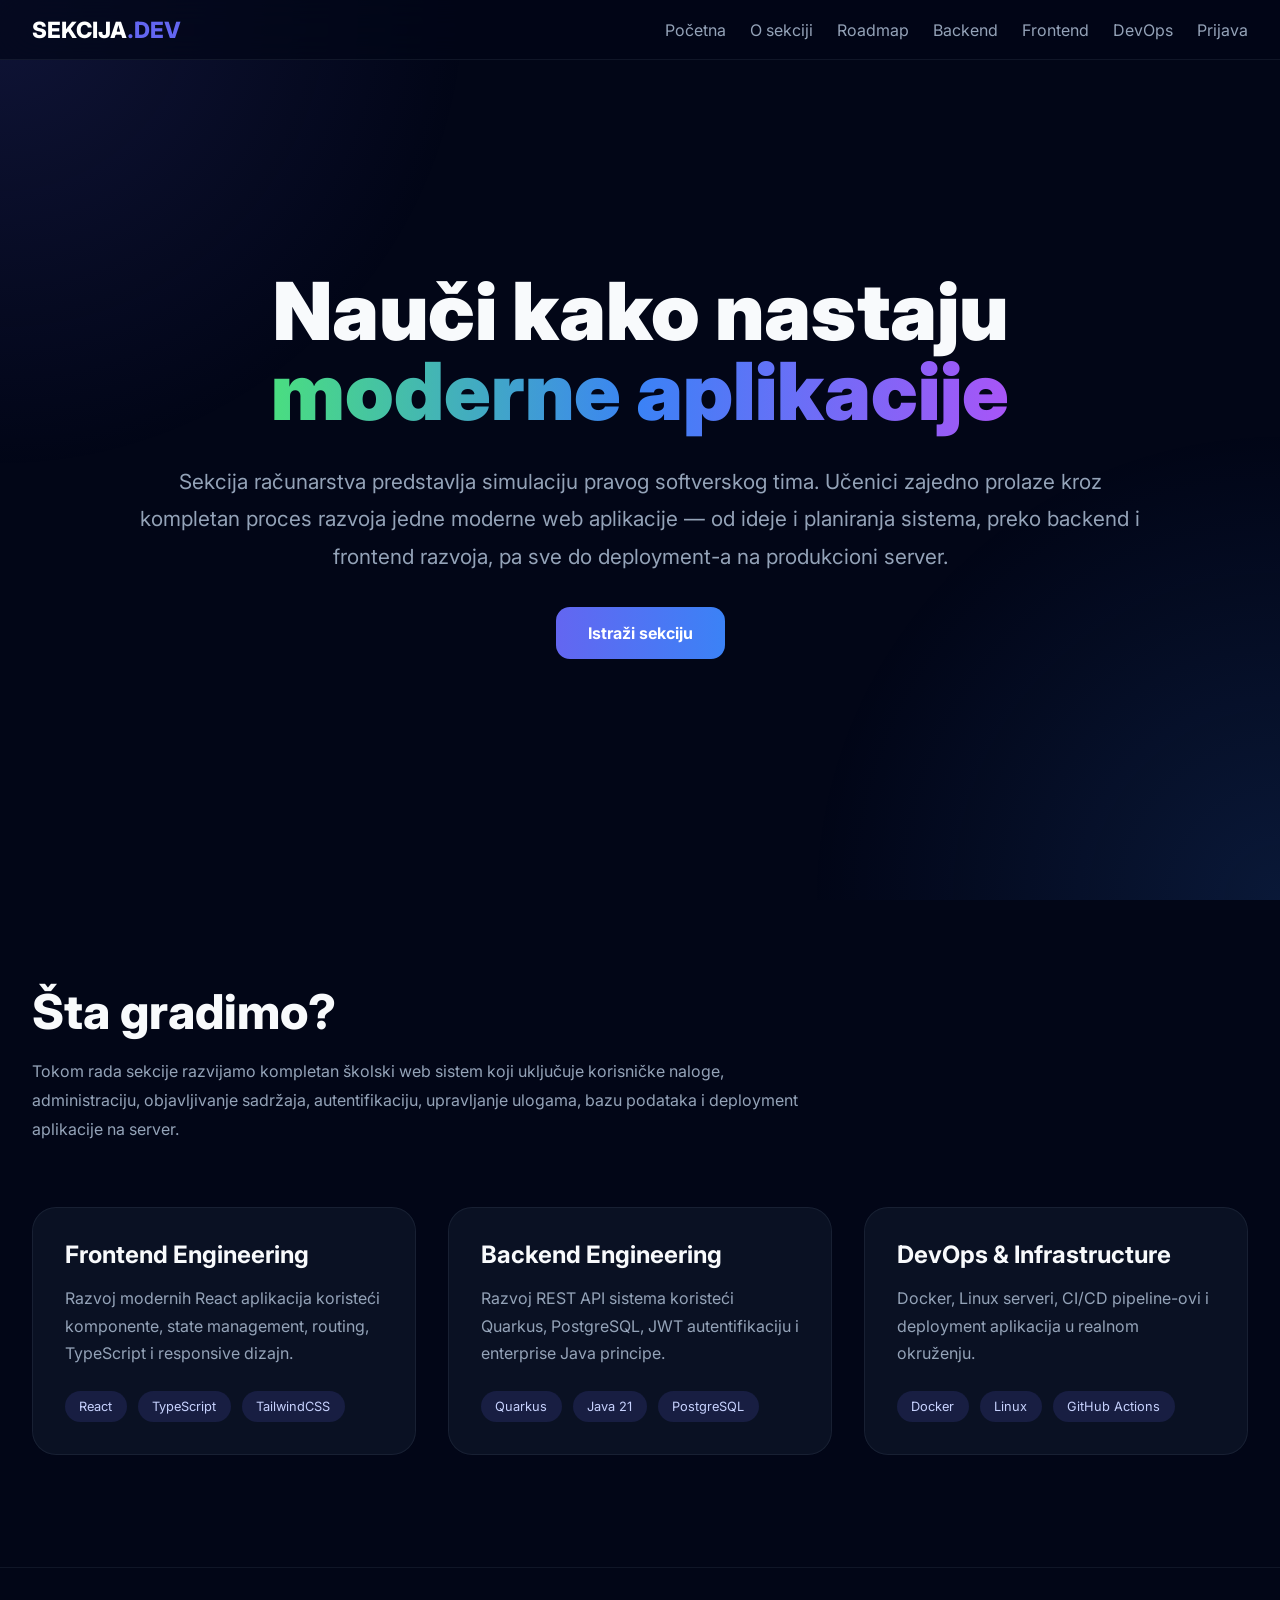
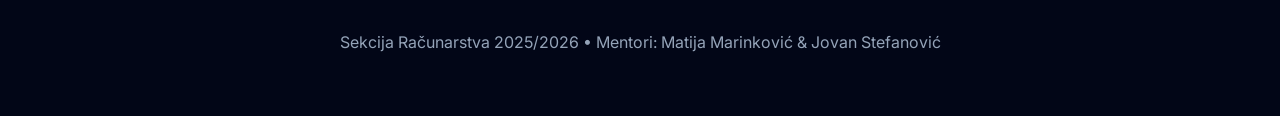
==== index.html @ b43c18f9 "Početna verzija veb sajta sa nekoliko stranica za različite grane razvoja softvera." ====
<!DOCTYPE html>
<html lang="sr">
<head>
    <meta charset="UTF-8">
    <meta name="viewport" content="width=device-width, initial-scale=1.0">
    <title>Sekcija Računarstva</title>
    <link rel="stylesheet" href="style.css">
    <link href="https://fonts.googleapis.com/css2?family=Inter:wght@300;400;600;700;800;900&display=swap" rel="stylesheet">
</head>
<body>

<nav class="navbar">
    <div class="nav-container">
        <div class="logo">SEKCIJA<span>.DEV</span></div>

        <div class="nav-links">
            <a href="index.html">Početna</a>
            <a href="about.html">O sekciji</a>
            <a href="roadmap.html">Roadmap</a>
            <a href="backend.html">Backend</a>
            <a href="frontend.html">Frontend</a>
            <a href="devops.html">DevOps</a>
            <a href="join.html">Prijava</a>
        </div>
    </div>
</nav>

<section class="hero">
    <div class="hero-content">
        <h1>
            Nauči kako nastaju <span class="gradient">moderne aplikacije</span>
        </h1>

        <p>
            Sekcija računarstva predstavlja simulaciju pravog softverskog tima.
            Učenici zajedno prolaze kroz kompletan proces razvoja jedne moderne web aplikacije —
            od ideje i planiranja sistema, preko backend i frontend razvoja,
            pa sve do deployment-a na produkcioni server.
        </p>

        <a class="button" href="about.html">Istraži sekciju</a>
    </div>
</section>

<section class="section">
    <h2 class="section-title">Šta gradimo?</h2>

    <p class="section-subtitle">
        Tokom rada sekcije razvijamo kompletan školski web sistem koji uključuje korisničke naloge,
        administraciju, objavljivanje sadržaja, autentifikaciju, upravljanje ulogama,
        bazu podataka i deployment aplikacije na server.
    </p>

    <div class="grid">
        <div class="card">
            <h3>Frontend Engineering</h3>
            <p>
                Razvoj modernih React aplikacija koristeći komponente, state management,
                routing, TypeScript i responsive dizajn.
            </p>

            <div class="tag-container">
                <span class="tag">React</span>
                <span class="tag">TypeScript</span>
                <span class="tag">TailwindCSS</span>
            </div>
        </div>

        <div class="card">
            <h3>Backend Engineering</h3>
            <p>
                Razvoj REST API sistema koristeći Quarkus, PostgreSQL,
                JWT autentifikaciju i enterprise Java principe.
            </p>

            <div class="tag-container">
                <span class="tag">Quarkus</span>
                <span class="tag">Java 21</span>
                <span class="tag">PostgreSQL</span>
            </div>
        </div>

        <div class="card">
            <h3>DevOps & Infrastructure</h3>
            <p>
                Docker, Linux serveri, CI/CD pipeline-ovi i deployment aplikacija
                u realnom okruženju.
            </p>

            <div class="tag-container">
                <span class="tag">Docker</span>
                <span class="tag">Linux</span>
                <span class="tag">GitHub Actions</span>
            </div>
        </div>
    </div>
</section>

<footer>
    Sekcija Računarstva 2025/2026 • Mentori: Matija Marinković & Jovan Stefanović
</footer>

<script src="script.js"></script>
</body>
</html>
---- style.css ----
:root {
    --bg: #020617;
    --card: rgba(15, 23, 42, 0.7);
    --border: rgba(148, 163, 184, 0.1);
    --text: #f8fafc;
    --muted: #94a3b8;
    --primary: #6366f1;
    --secondary: #3b82f6;
    --accent: #10b981;
}

* {
    margin: 0;
    padding: 0;
    box-sizing: border-box;
}

html {
    scroll-behavior: smooth;
}

body {
    font-family: Inter, sans-serif;
    background: var(--bg);
    color: var(--text);
    overflow-x: hidden;
}

body::before {
    content: "";
    position: fixed;
    inset: 0;
    background:
        radial-gradient(circle at top left, rgba(99,102,241,0.15), transparent 30%),
        radial-gradient(circle at bottom right, rgba(59,130,246,0.15), transparent 30%);
    z-index: -1;
}

.navbar {
    position: sticky;
    top: 0;
    backdrop-filter: blur(20px);
    background: rgba(2,6,23,0.7);
    border-bottom: 1px solid var(--border);
    z-index: 1000;
}

.nav-container {
    max-width: 1300px;
    margin: auto;
    display: flex;
    justify-content: space-between;
    align-items: center;
    padding: 1rem 2rem;
}

.logo {
    font-size: 1.4rem;
    font-weight: 800;
    color: white;
}

.logo span {
    color: var(--primary);
}

.nav-links {
    display: flex;
    gap: 1.5rem;
}

.nav-links a {
    text-decoration: none;
    color: var(--muted);
    transition: 0.3s;
}

.nav-links a:hover {
    color: white;
}

.hero {
    min-height: 90vh;
    display: flex;
    align-items: center;
    justify-content: center;
    text-align: center;
    padding: 2rem;
}

.hero-content {
    max-width: 1000px;
}

.hero h1 {
    font-size: 5rem;
    line-height: 1;
    margin-bottom: 2rem;
    font-weight: 900;
}

.gradient {
    background: linear-gradient(90deg, #4ade80, #3b82f6, #a855f7);
    -webkit-background-clip: text;
    -webkit-text-fill-color: transparent;
}

.hero p {
    font-size: 1.3rem;
    color: var(--muted);
    line-height: 1.8;
}

.section {
    max-width: 1300px;
    margin: auto;
    padding: 7rem 2rem;
}

.section-title {
    font-size: 3rem;
    margin-bottom: 1rem;
    font-weight: 800;
}

.section-subtitle {
    color: var(--muted);
    max-width: 800px;
    line-height: 1.8;
    margin-bottom: 4rem;
}

.grid {
    display: grid;
    grid-template-columns: repeat(auto-fit, minmax(320px, 1fr));
    gap: 2rem;
}

.card {
    background: var(--card);
    border: 1px solid var(--border);
    border-radius: 24px;
    padding: 2rem;
    transition: 0.4s;
    backdrop-filter: blur(20px);
}

.card:hover {
    transform: translateY(-8px);
    border-color: var(--primary);
    box-shadow: 0 20px 60px rgba(99,102,241,0.2);
}

.card h3 {
    font-size: 1.5rem;
    margin-bottom: 1rem;
}

.card p {
    color: var(--muted);
    line-height: 1.7;
}

.tag-container {
    display: flex;
    flex-wrap: wrap;
    gap: 0.7rem;
    margin-top: 1.5rem;
}

.tag {
    background: rgba(99,102,241,0.15);
    color: #c7d2fe;
    padding: 0.5rem 0.9rem;
    border-radius: 999px;
    font-size: 0.8rem;
}

.timeline {
    border-left: 2px solid rgba(99,102,241,0.4);
    margin-top: 3rem;
}

.timeline-item {
    padding-left: 2rem;
    margin-bottom: 4rem;
    position: relative;
}

.timeline-item::before {
    content: "";
    width: 18px;
    height: 18px;
    border-radius: 50%;
    background: var(--primary);
    position: absolute;
    left: -10px;
    top: 0;
}

.timeline-item h3 {
    margin-bottom: 1rem;
}

.timeline-item p {
    color: var(--muted);
    line-height: 1.7;
}

footer {
    border-top: 1px solid var(--border);
    padding: 4rem 2rem;
    text-align: center;
    color: var(--muted);
}

.button {
    display: inline-block;
    margin-top: 2rem;
    padding: 1rem 2rem;
    background: linear-gradient(90deg, var(--primary), var(--secondary));
    color: white;
    border-radius: 14px;
    text-decoration: none;
    font-weight: 700;
}

.code-block {
    background: #0f172a;
    border: 1px solid var(--border);
    padding: 1.5rem;
    border-radius: 18px;
    margin-top: 2rem;
    overflow-x: auto;
}

@media(max-width: 768px) {
    .hero h1 {
        font-size: 3rem;
    }

    .nav-links {
        display: none;
    }
}
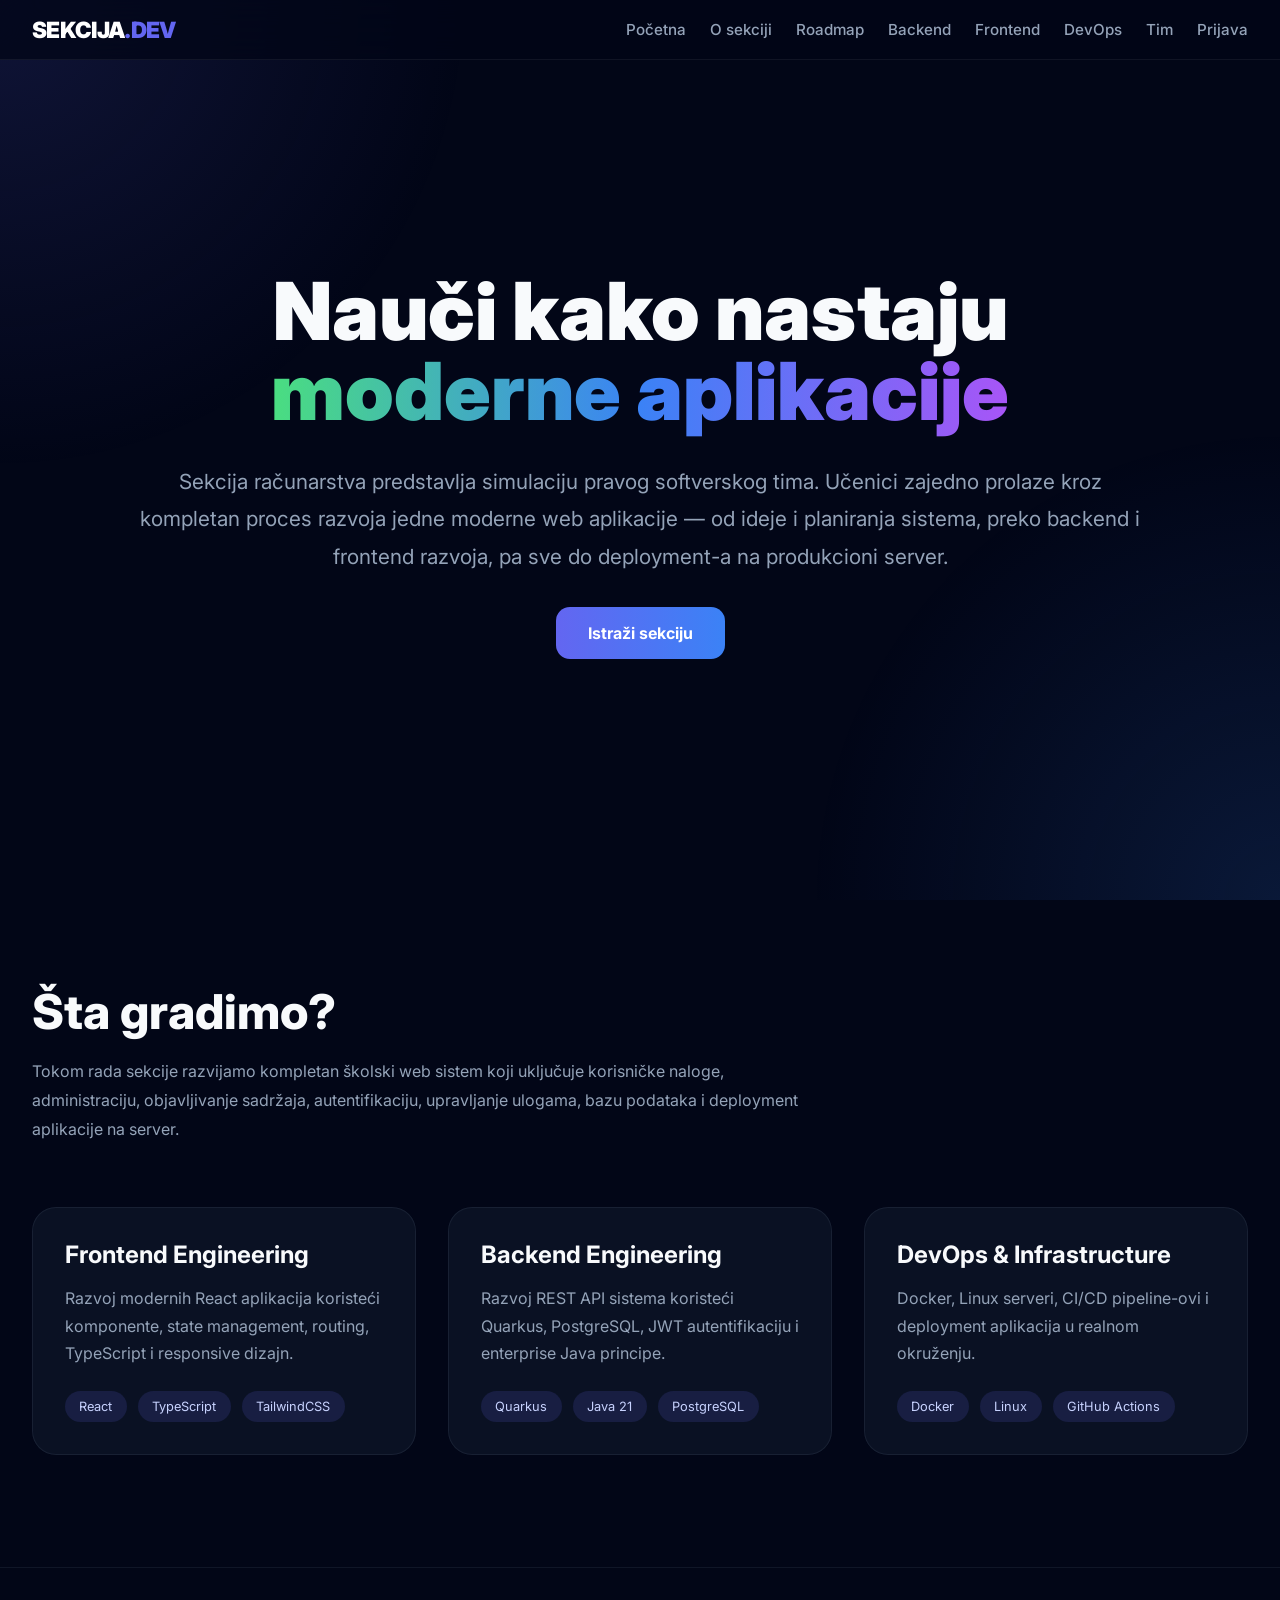
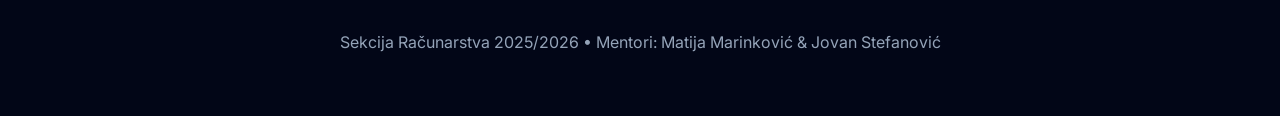
==== commit 5229f77f: "Dodat hamburger navigacioni meni na svaku stranu." ====
--- a/index.html
+++ b/index.html
@@ -7,19 +7,26 @@
     <link rel="stylesheet" href="style.css">
     <link href="https://fonts.googleapis.com/css2?family=Inter:wght@300;400;600;700;800;900&display=swap" rel="stylesheet">
 </head>
+
 <body>
-
 <nav class="navbar">
     <div class="nav-container">
-        <div class="logo">SEKCIJA<span>.DEV</span></div>
-
-        <div class="nav-links">
+        <a class="logo">
+            SEKCIJA<span>.DEV</span>
+        </a>
+        <button class="menu-toggle" id="menu-toggle">
+            <span></span>
+            <span></span>
+            <span></span>
+        </button>
+        <div class="nav-links" id="nav-links">
             <a href="index.html">Početna</a>
             <a href="about.html">O sekciji</a>
             <a href="roadmap.html">Roadmap</a>
             <a href="backend.html">Backend</a>
             <a href="frontend.html">Frontend</a>
             <a href="devops.html">DevOps</a>
+            <a href="team.html">Tim</a>
             <a href="join.html">Prijava</a>
         </div>
     </div>
--- a/style.css
+++ b/style.css
@@ -242,4 +242,165 @@
     .nav-links {
         display: none;
     }
+}
+
+
+.navbar {
+    position: sticky;
+    top: 0;
+    width: 100%;
+    z-index: 9999;
+
+    backdrop-filter: blur(20px);
+    background: rgba(2, 6, 23, 0.75);
+
+    border-bottom: 1px solid rgba(255,255,255,0.06);
+}
+
+.nav-container {
+    max-width: 1400px;
+    margin: auto;
+
+    display: flex;
+    align-items: center;
+    justify-content: space-between;
+
+    padding: 1rem 2rem;
+}
+
+.logo {
+    text-decoration: none;
+    color: white;
+
+    font-size: 1.4rem;
+    font-weight: 900;
+
+    letter-spacing: -0.03em;
+}
+
+.logo span {
+    color: #6366f1;
+}
+
+.nav-links {
+    display: flex;
+    align-items: center;
+    gap: 1.5rem;
+}
+
+.nav-links a {
+    text-decoration: none;
+    color: #94a3b8;
+
+    font-size: 0.95rem;
+    font-weight: 500;
+
+    transition: 0.3s;
+    position: relative;
+}
+
+.nav-links a:hover {
+    color: white;
+}
+
+.nav-links a::after {
+    content: "";
+
+    position: absolute;
+    left: 0;
+    bottom: -6px;
+
+    width: 0%;
+    height: 2px;
+
+    background: #6366f1;
+
+    transition: 0.3s;
+}
+
+.nav-links a:hover::after {
+    width: 100%;
+}
+
+.menu-toggle {
+    display: none;
+
+    width: 50px;
+    height: 50px;
+
+    border: none;
+    background: transparent;
+
+    cursor: pointer;
+
+    position: relative;
+    z-index: 10001;
+}
+
+.menu-toggle span {
+    display: block;
+
+    width: 28px;
+    height: 3px;
+
+    margin: 6px auto;
+
+    background: white;
+
+    border-radius: 999px;
+
+    transition: 0.3s;
+}
+
+@media(max-width: 950px) {
+
+    .menu-toggle {
+        display: block;
+    }
+
+    .nav-links {
+        position: fixed;
+
+        top: 0;
+        right: -100%;
+
+        width: 320px;
+        height: 100vh;
+
+        background: rgba(2, 6, 23, 0.98);
+
+        backdrop-filter: blur(20px);
+
+        display: flex;
+        flex-direction: column;
+        align-items: flex-start;
+        justify-content: center;
+
+        padding: 3rem;
+
+        transition: 0.4s ease;
+
+        border-left: 1px solid rgba(255,255,255,0.05);
+    }
+
+    .nav-links.active {
+        right: 0;
+    }
+
+    .nav-links a {
+        font-size: 1.2rem;
+    }
+
+
+    .menu-toggle.active span:nth-child(1) {
+        transform: rotate(45deg) translate(7px, 7px);
+    }
+
+    .menu-toggle.active span:nth-child(2) {
+        opacity: 0;
+    }
+
+    .menu-toggle.active span:nth-child(3) {
+        transform: rotate(-45deg) translate(6px, -6px);
+    }
 }
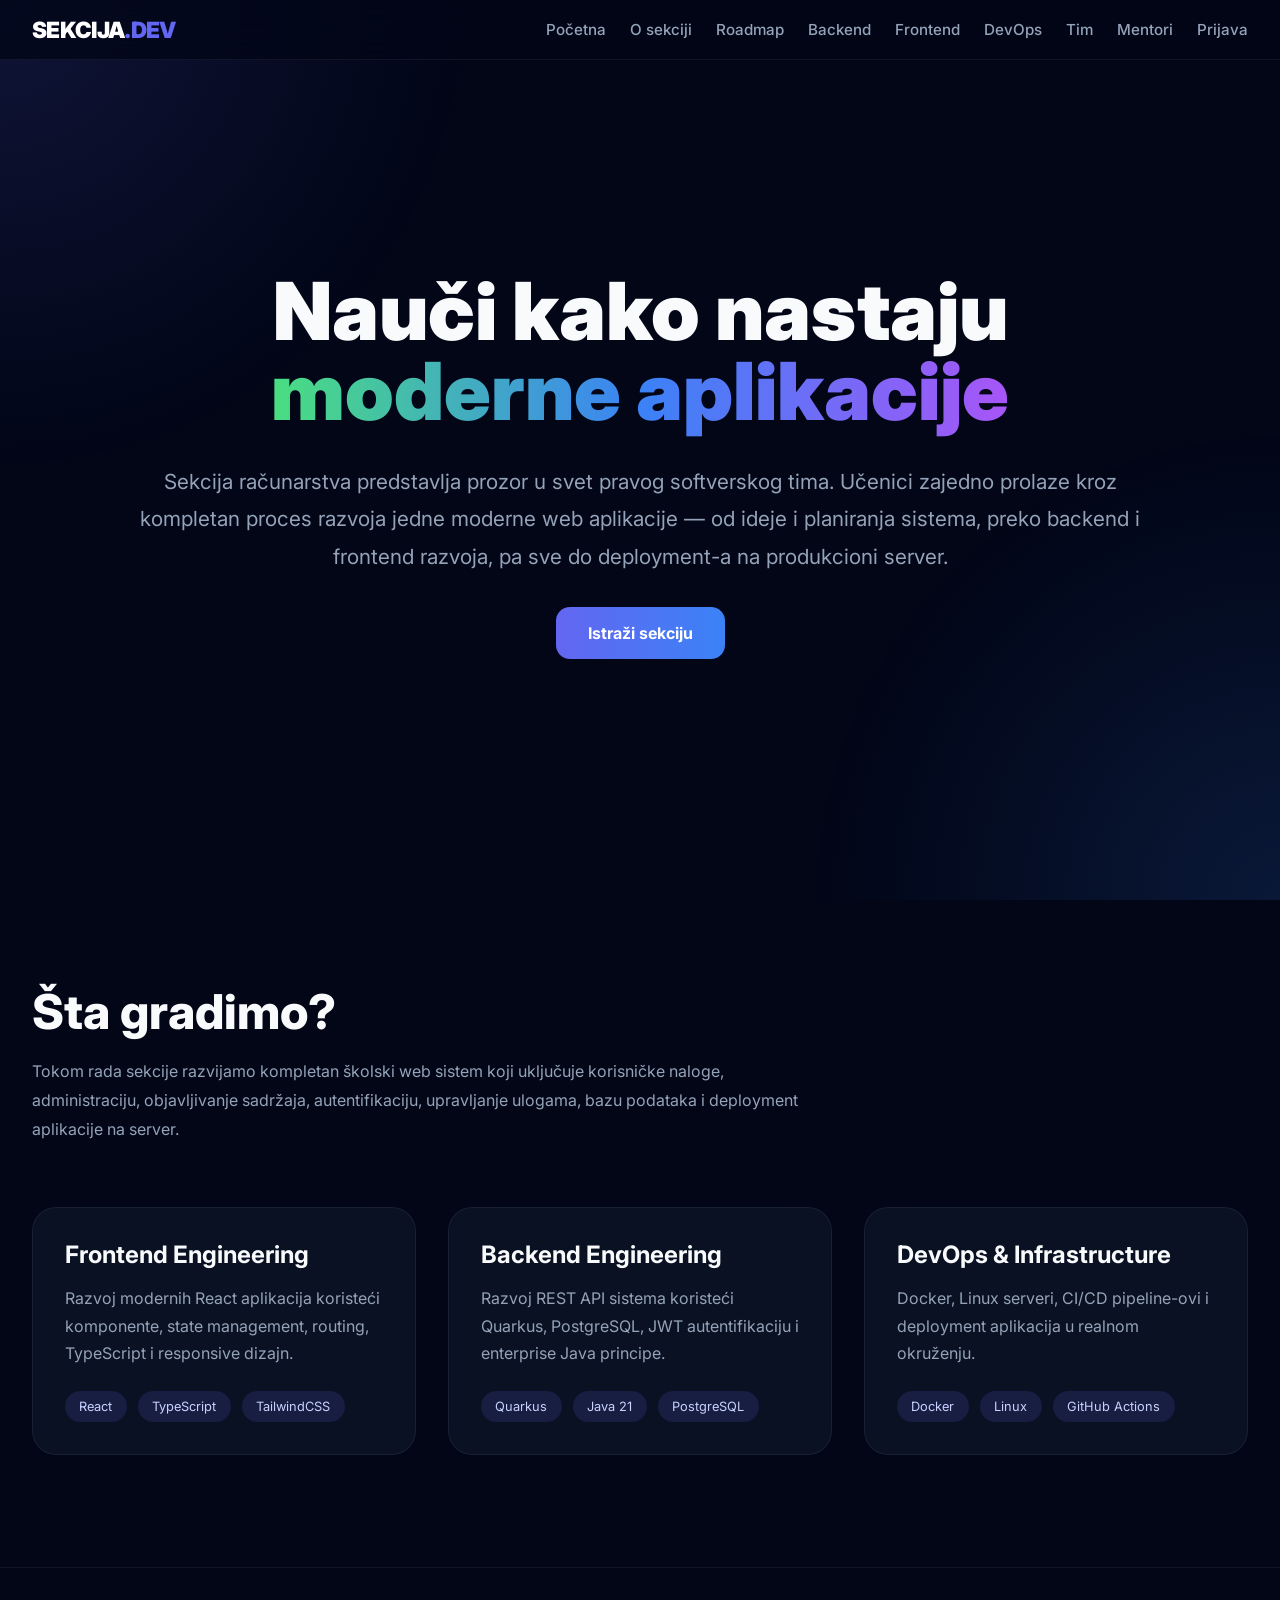
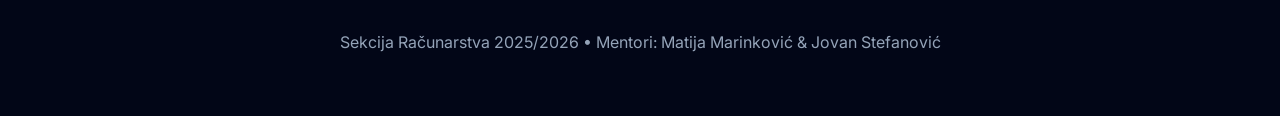
==== commit 14be8cc8: "Dodata strana o mentorima." ====
--- a/index.html
+++ b/index.html
@@ -10,27 +10,28 @@
 
 <body>
 <nav class="navbar">
-    <div class="nav-container">
-        <a class="logo">
-            SEKCIJA<span>.DEV</span>
-        </a>
-        <button class="menu-toggle" id="menu-toggle">
-            <span></span>
-            <span></span>
-            <span></span>
-        </button>
-        <div class="nav-links" id="nav-links">
-            <a href="index.html">Početna</a>
-            <a href="about.html">O sekciji</a>
-            <a href="roadmap.html">Roadmap</a>
-            <a href="backend.html">Backend</a>
-            <a href="frontend.html">Frontend</a>
-            <a href="devops.html">DevOps</a>
-            <a href="team.html">Tim</a>
-            <a href="join.html">Prijava</a>
+        <div class="nav-container">
+            <a href="index.html" class="logo">
+                SEKCIJA<span>.DEV</span>
+            </a>
+            <button class="menu-toggle" id="menu-toggle">
+                <span></span>
+                <span></span>
+                <span></span>
+            </button>
+            <div class="nav-links" id="nav-links">
+                <a href="index.html">Početna</a>
+                <a href="about.html">O sekciji</a>
+                <a href="roadmap.html">Roadmap</a>
+                <a href="backend.html">Backend</a>
+                <a href="frontend.html">Frontend</a>
+                <a href="devops.html">DevOps</a>
+                <a href="team.html">Tim</a>
+                <a href="mentors.html">Mentori</a>
+                <a href="join.html">Prijava</a>
+            </div>
         </div>
-    </div>
-</nav>
+    </nav>
 
 <section class="hero">
     <div class="hero-content">
@@ -39,7 +40,7 @@
         </h1>
 
         <p>
-            Sekcija računarstva predstavlja simulaciju pravog softverskog tima.
+            Sekcija računarstva predstavlja prozor u svet pravog softverskog tima.
             Učenici zajedno prolaze kroz kompletan proces razvoja jedne moderne web aplikacije —
             od ideje i planiranja sistema, preko backend i frontend razvoja,
             pa sve do deployment-a na produkcioni server.
--- a/style.css
+++ b/style.css
@@ -403,4 +403,237 @@
     .menu-toggle.active span:nth-child(3) {
         transform: rotate(-45deg) translate(6px, -6px);
     }
+}
+/* ========================= */
+/* MENTOR CARDS V2 */
+/* ========================= */
+
+.mentor-cards-wrapper {
+
+    display: grid;
+
+    grid-template-columns: repeat(auto-fit, minmax(500px, 1fr));
+
+    gap: 2rem;
+
+    margin-top: 4rem;
+}
+
+.mentor-card-v2 {
+
+    position: relative;
+
+    overflow: hidden;
+
+    display: flex;
+    flex-direction: column;
+
+    background: rgba(15, 23, 42, 0.72);
+
+    border: 1px solid rgba(255,255,255,0.07);
+
+    border-radius: 32px;
+
+    backdrop-filter: blur(20px);
+
+    transition: 0.4s;
+
+    width: 100%;
+}
+
+.mentor-card-v2:hover {
+
+    transform: translateY(-10px);
+
+    border-color: rgba(99,102,241,0.4);
+
+    box-shadow: 0 30px 80px rgba(99,102,241,0.18);
+}
+
+.mentor-image-wrapper {
+
+    position: relative;
+
+    width: 100%;
+
+    aspect-ratio: 19/20;
+
+    overflow: hidden;
+}
+
+
+.mentor-image-wrapper img {
+
+    width: 100%;
+    height: 100%;
+
+    object-fit: cover;
+    object-position: center top;
+    transition: 0.5s;
+}
+
+.mentor-card-v2:hover img {
+
+    transform: scale(1.05);
+}
+
+.mentor-image-glow {
+
+    position: absolute;
+
+    inset: 0;
+
+    background:
+        linear-gradient(
+            to top,
+            rgba(2,6,23,0.95),
+            rgba(2,6,23,0.2),
+            transparent
+        );
+}
+
+.blue-glow {
+
+    background:
+        linear-gradient(
+            to top,
+            rgba(2,6,23,0.95),
+            rgba(30,41,59,0.2),
+            transparent
+        );
+}
+
+.mentor-info {
+
+    padding: 2.5rem;
+}
+
+.mentor-position {
+
+    display: inline-block;
+
+    margin-bottom: 1rem;
+
+    color: #a5b4fc;
+
+    font-size: 0.82rem;
+    font-weight: 700;
+
+    letter-spacing: 0.08em;
+
+    text-transform: uppercase;
+}
+
+.blue-position {
+
+    color: #93c5fd;
+}
+
+.mentor-info h3 {
+
+    font-size: 2rem;
+
+    margin-bottom: 1.2rem;
+
+    font-weight: 800;
+
+    letter-spacing: -0.03em;
+}
+
+.mentor-info p {
+
+    color: #94a3b8;
+
+    line-height: 1.9;
+
+    margin-bottom: 2rem;
+}
+
+@media(max-width: 1200px) {
+
+    .mentor-cards-wrapper {
+
+        grid-template-columns: 1fr;
+    }
+
+}
+
+@media(max-width: 768px) {
+
+    .mentor-card-v2 {
+
+        border-radius: 24px;
+    }
+
+    .mentor-image-wrapper {
+
+        height: 280px;
+    }
+
+    .mentor-info {
+
+        padding: 2rem;
+    }
+
+    .mentor-info h3 {
+
+        font-size: 1.6rem;
+    }
+
+}
+
+.centered {
+
+    text-align: center;
+}
+
+.centered h3 {
+
+    margin: 0;
+
+    font-size: 1.8rem;
+}
+
+.mentor-description-box {
+
+    margin-top: 4rem;
+
+    padding: 3rem;
+
+    border-radius: 32px;
+
+    background: rgba(15, 23, 42, 0.72);
+
+    border: 1px solid rgba(255,255,255,0.07);
+
+    backdrop-filter: blur(20px);
+}
+
+.mentor-description-box h3 {
+
+    font-size: 2rem;
+
+    margin-bottom: 2rem;
+
+    font-weight: 800;
+}
+
+.mentor-description-box p {
+
+    color: #94a3b8;
+
+    line-height: 1.9;
+
+    margin-bottom: 1.7rem;
+
+    font-size: 1.03rem;
+}
+
+@media(max-width: 768px) {
+
+    .mentor-description-box {
+
+        padding: 2rem;
+    }
+
 }
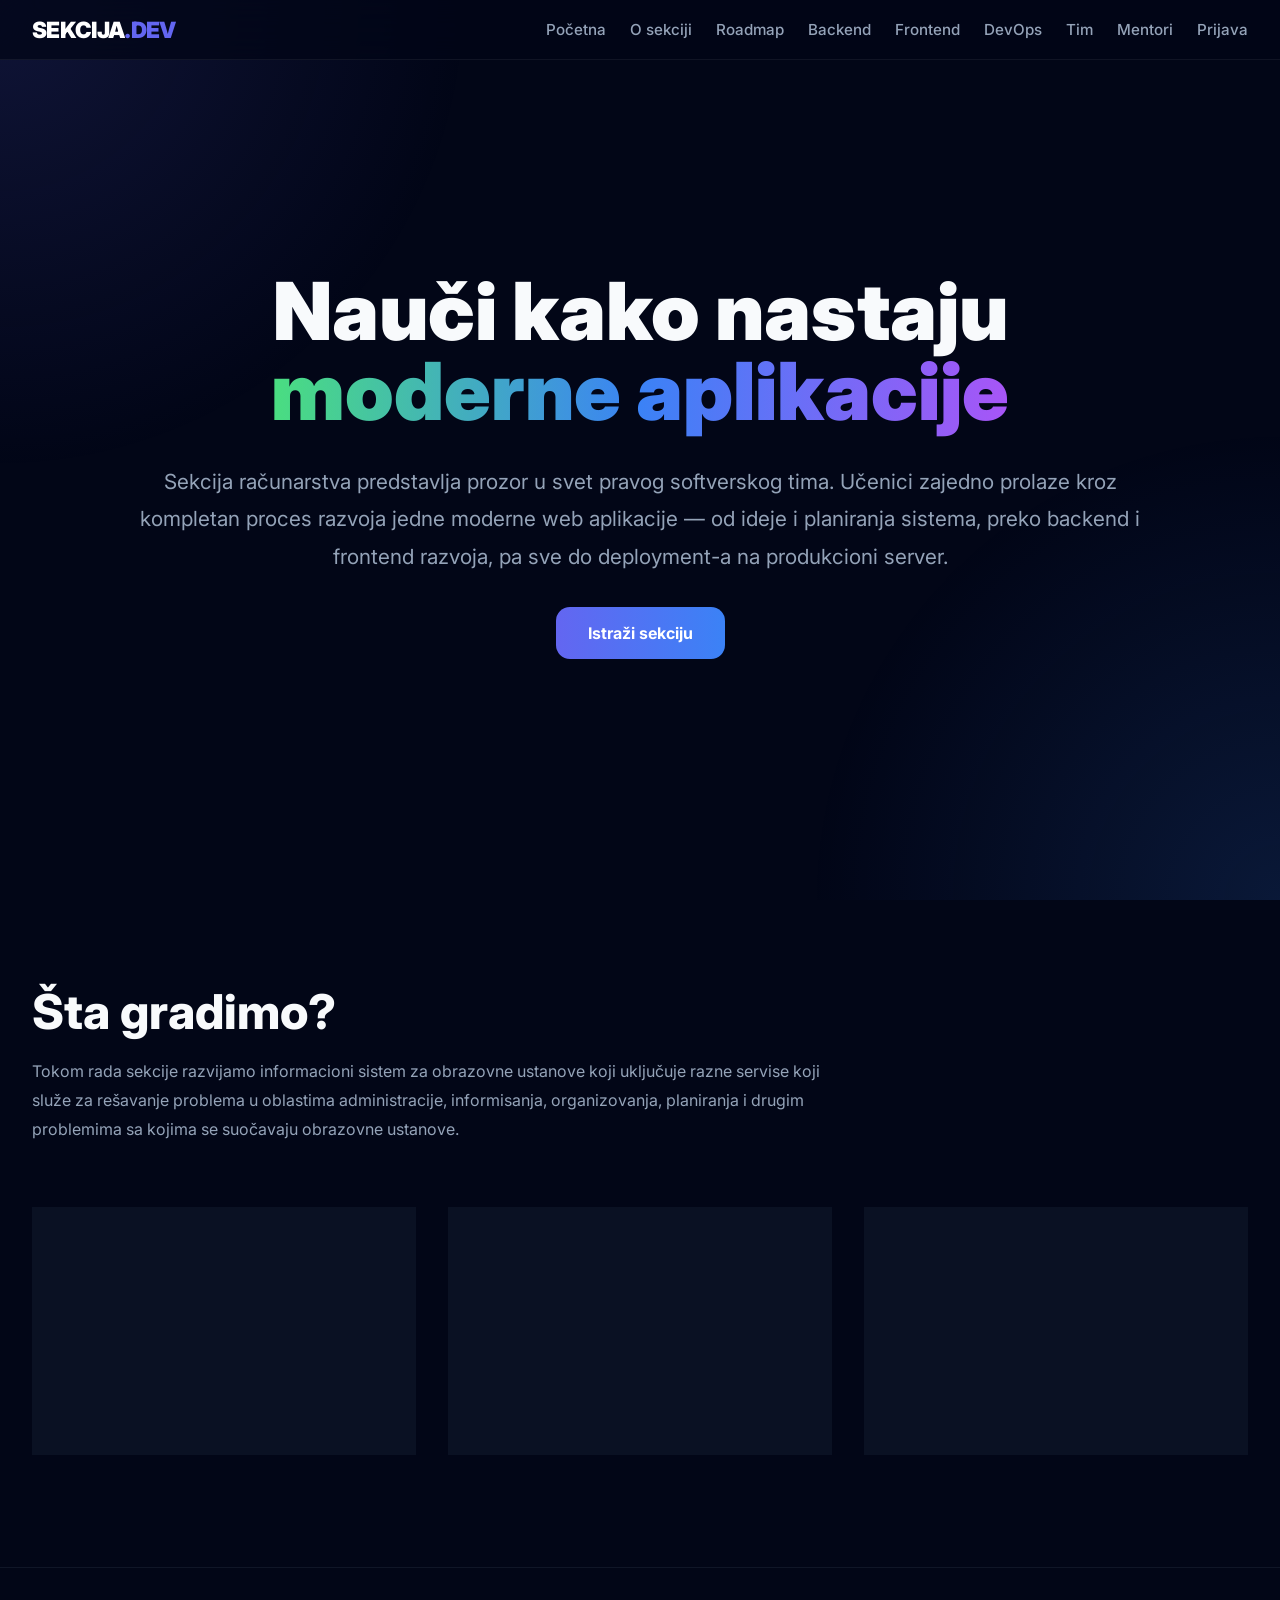
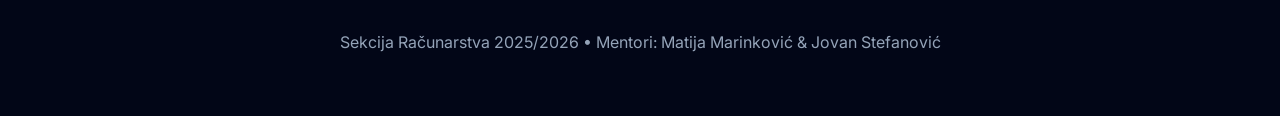
==== commit 98ad09ae: "Izmenjen tekst na stranicama." ====
--- a/index.html
+++ b/index.html
@@ -54,17 +54,17 @@
     <h2 class="section-title">Šta gradimo?</h2>
 
     <p class="section-subtitle">
-        Tokom rada sekcije razvijamo kompletan školski web sistem koji uključuje korisničke naloge,
-        administraciju, objavljivanje sadržaja, autentifikaciju, upravljanje ulogama,
-        bazu podataka i deployment aplikacije na server.
+        Tokom rada sekcije razvijamo informacioni sistem za obrazovne ustanove koji uključuje razne servise koji služe za rešavanje
+        problema u oblastima administracije, informisanja, organizovanja, planiranja i drugim problemima sa kojima se 
+        suočavaju obrazovne ustanove. 
     </p>
 
     <div class="grid">
         <div class="card">
             <h3>Frontend Engineering</h3>
             <p>
-                Razvoj modernih React aplikacija koristeći komponente, state management,
-                routing, TypeScript i responsive dizajn.
+                Razvoj moderne React aplikacije koristeći komponente, state management,
+                routing i responzivni dizajn.
             </p>
 
             <div class="tag-container">
@@ -77,7 +77,7 @@
         <div class="card">
             <h3>Backend Engineering</h3>
             <p>
-                Razvoj REST API sistema koristeći Quarkus, PostgreSQL,
+                Razvoj API sistema koristeći Quarkus, PostgreSQL,
                 JWT autentifikaciju i enterprise Java principe.
             </p>
 
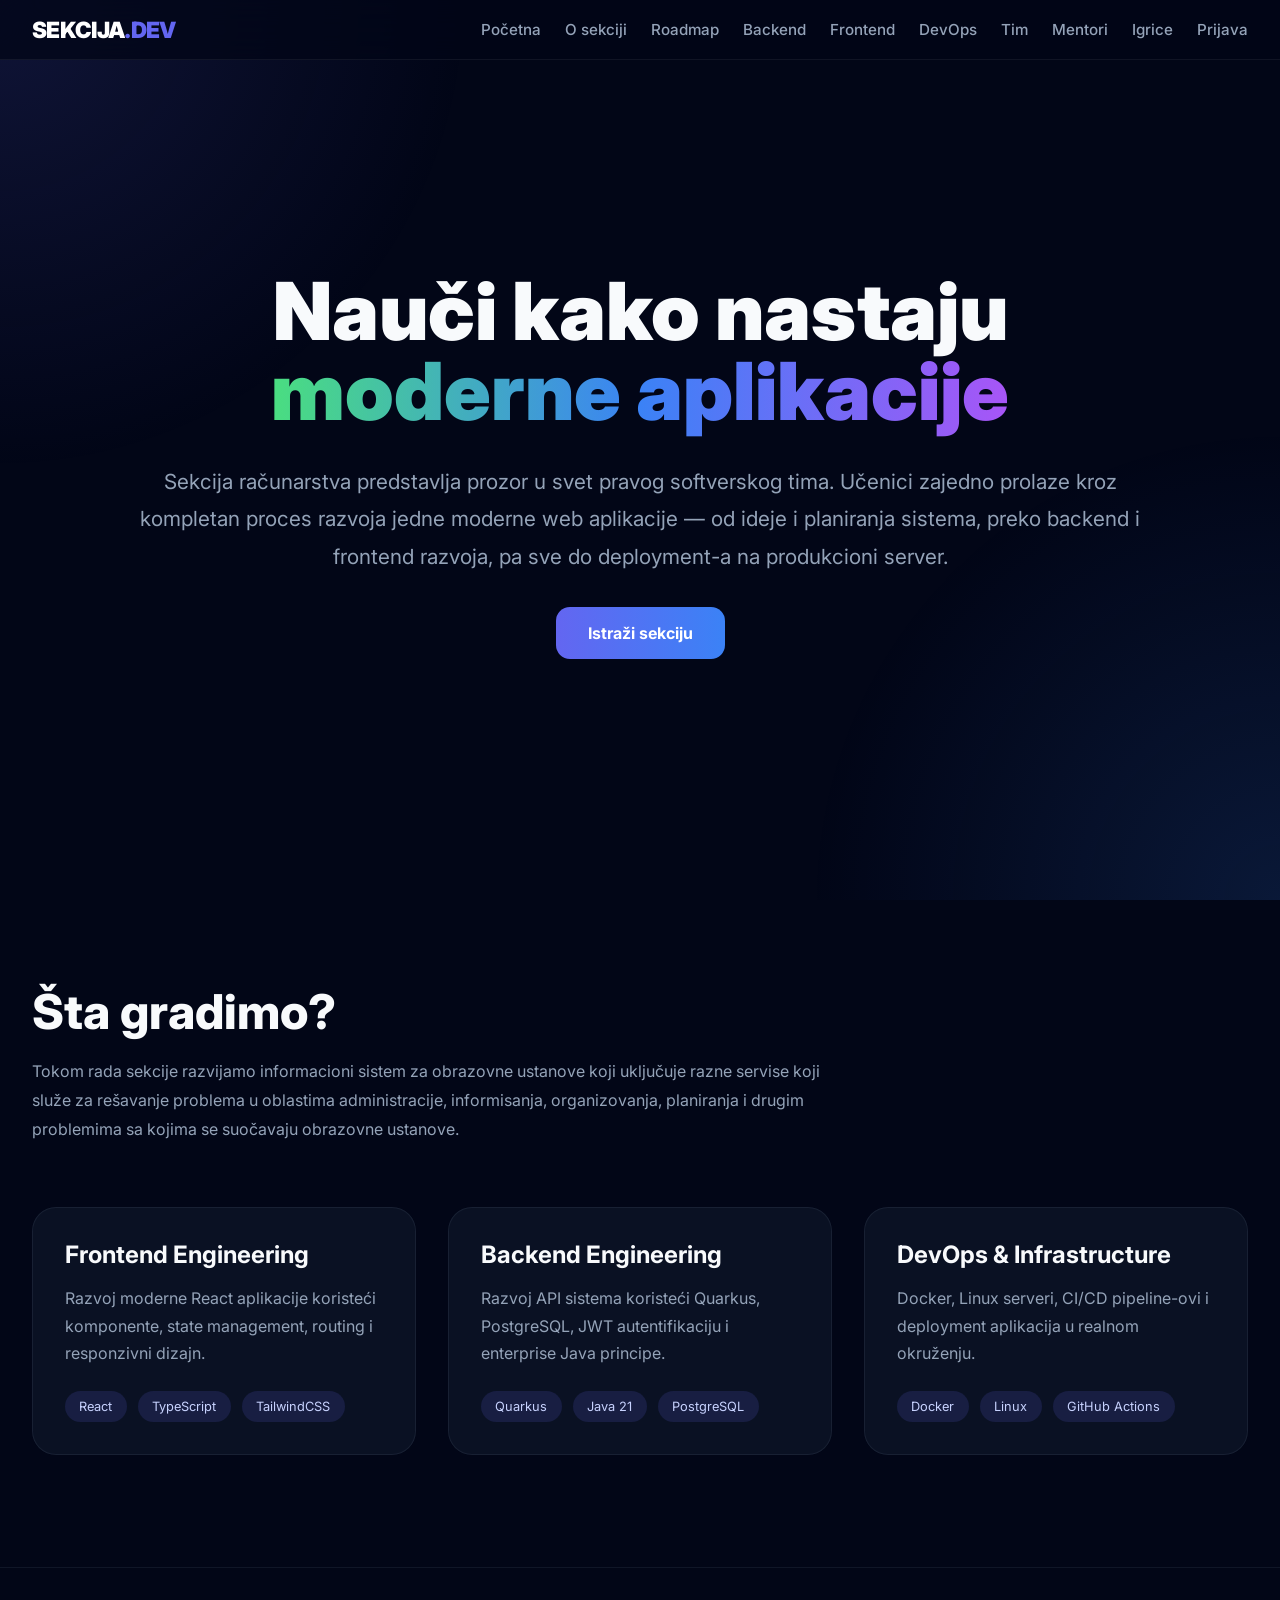
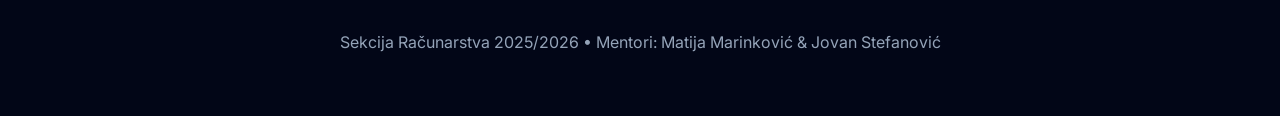
==== commit 18fd46b3: "Napravljen  igrice.html fajl koji izlistava učeničke igrice." ====
--- a/index.html
+++ b/index.html
@@ -28,6 +28,7 @@
                 <a href="devops.html">DevOps</a>
                 <a href="team.html">Tim</a>
                 <a href="mentors.html">Mentori</a>
+                <a href="igrice/igrice.html">Igrice</a>
                 <a href="join.html">Prijava</a>
             </div>
         </div>
--- a/style.css
+++ b/style.css
@@ -636,4 +636,119 @@
         padding: 2rem;
     }
 
+}
+
+/* ========================= */
+/* GAMES PAGE */
+/* ========================= */
+
+.games-hero {
+
+    min-height: 65vh;
+}
+
+.games-grid {
+    display: grid;
+
+    grid-template-columns: repeat(auto-fit, minmax(260px, 1fr));
+
+    gap: 2rem;
+
+    margin-top: 4rem;
+
+    max-width: 1200px;
+
+    margin-left: auto;
+    margin-right: auto;
+
+    padding: 0 1rem;
+}
+
+.game-card {
+
+    position: relative;
+
+    overflow: hidden;
+
+    display: flex;
+    flex-direction: column;
+
+    text-decoration: none;
+
+    background: rgba(15, 23, 42, 0.72);
+
+    border: 1px solid rgba(255,255,255,0.07);
+
+    border-radius: 28px;
+
+    transition: 0.4s;
+
+    backdrop-filter: blur(20px);
+
+    max-width: 360px;
+}
+
+.game-card:hover {
+
+    transform: translateY(-10px);
+
+    border-color: rgba(99,102,241,0.4);
+
+    box-shadow: 0 30px 80px rgba(99,102,241,0.18);
+}
+
+.game-image-wrapper {
+
+    width: 100%;
+
+    aspect-ratio: 16 / 9;
+
+    overflow: hidden;
+}
+
+.game-image-wrapper img {
+
+    width: 100%;
+    height: 100%;
+
+    object-fit: cover;
+
+    transition: 0.5s;
+}
+
+.game-card:hover img {
+
+    transform: scale(1.05);
+}
+
+.game-info {
+
+    padding: 1.8rem;
+}
+
+.game-info h3 {
+
+    color: white;
+
+    font-size: 1.3rem;
+
+    font-weight: 700;
+
+    letter-spacing: -0.03em;
+}
+
+.games-error {
+
+    color: #94a3b8;
+
+    font-size: 1.1rem;
+}
+
+@media(max-width: 768px) {
+
+    .games-grid {
+
+        grid-template-columns: 1fr;
+    }
+
 }
